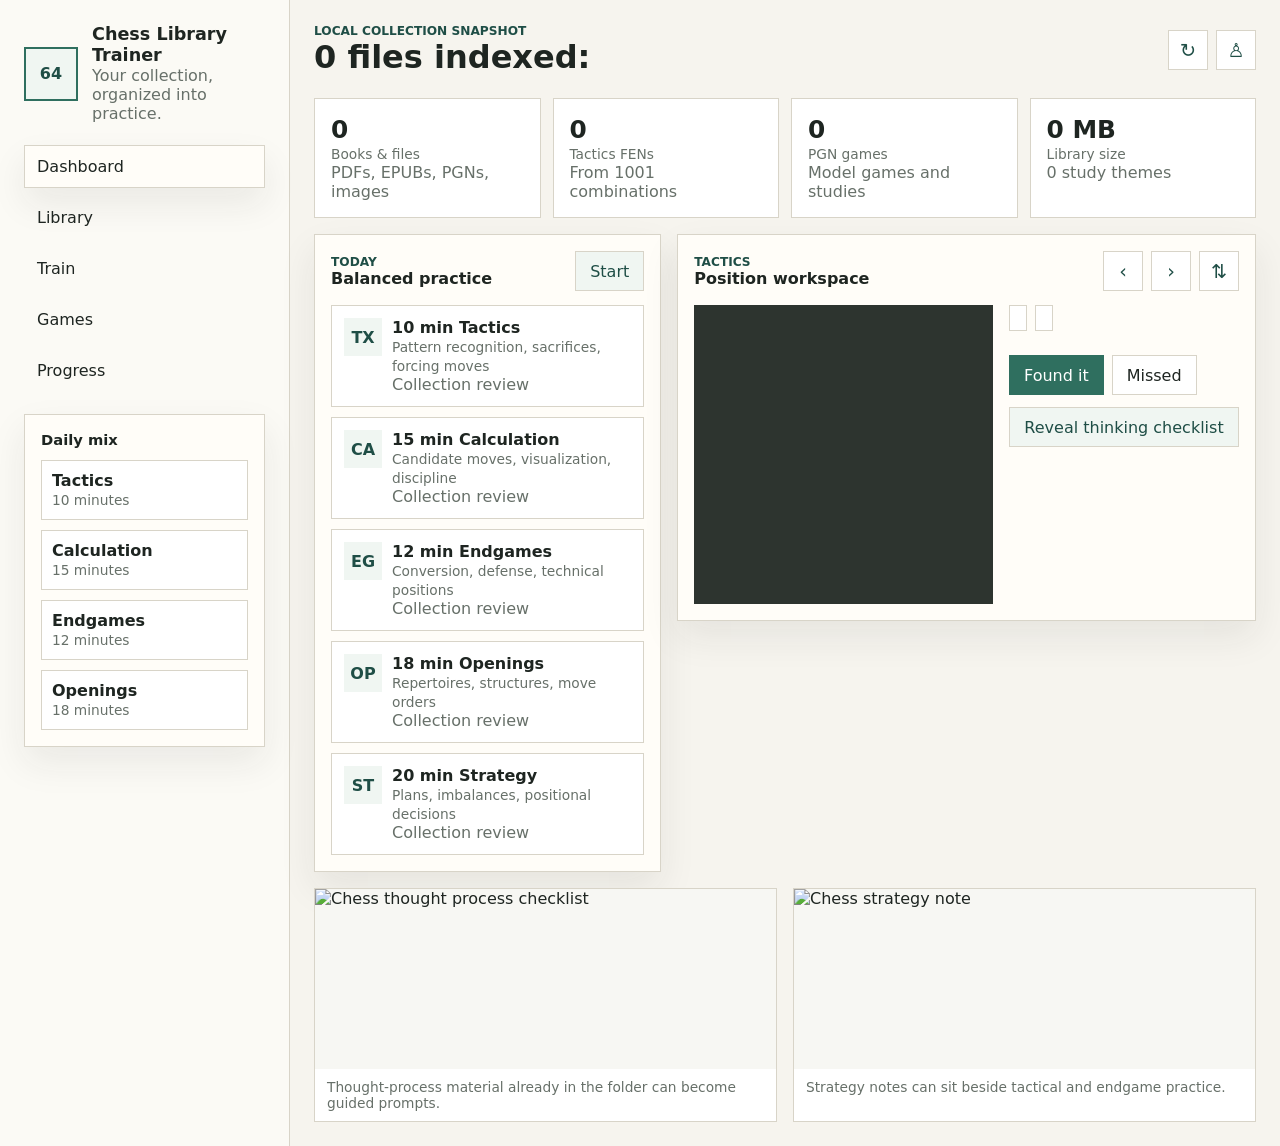
==== index.html @ 074e3f62 "Add files via upload" ====
<!doctype html>
<html lang="en">
  <head>
    <meta charset="utf-8" />
    <meta name="viewport" content="width=device-width, initial-scale=1" />
    <title>Chess Library Trainer</title>
    <link rel="stylesheet" href="./styles.css" />
  </head>
  <body>
    <div class="app-shell">
      <aside class="sidebar">
        <div class="brand-block">
          <div class="brand-mark">64</div>
          <div>
            <h1>Chess Library Trainer</h1>
            <p>Your collection, organized into practice.</p>
          </div>
        </div>

        <nav class="tab-list" aria-label="Main views">
          <button class="tab-button is-active" data-tab="dashboard" aria-pressed="true">Dashboard</button>
          <button class="tab-button" data-tab="library" aria-pressed="false">Library</button>
          <button class="tab-button" data-tab="train" aria-pressed="false">Train</button>
          <button class="tab-button" data-tab="games" aria-pressed="false">Games</button>
          <button class="tab-button" data-tab="progress" aria-pressed="false">Progress</button>
        </nav>

        <section class="sidebar-panel">
          <h2>Daily mix</h2>
          <div id="dailyMixMini" class="mini-list"></div>
        </section>
      </aside>

      <main class="main">
        <section class="topbar">
          <div>
            <p class="eyebrow">Local collection snapshot</p>
            <h2 id="collectionTitle">Training academy</h2>
          </div>
          <div class="topbar-actions">
            <button id="refreshPlanButton" class="icon-button" title="Refresh training mix" aria-label="Refresh training mix">↻</button>
            <button id="resetBoardButton" class="icon-button" title="Reset board" aria-label="Reset board">♙</button>
          </div>
        </section>

        <section id="dashboard" class="view is-active">
          <div class="stat-grid" id="statGrid"></div>

          <div class="workspace-grid">
            <section class="panel training-panel">
              <div class="panel-heading">
                <div>
                  <p class="eyebrow">Today</p>
                  <h3>Balanced practice</h3>
                </div>
                <button class="quiet-button" data-goto="train">Start</button>
              </div>
              <div id="dailyPlan" class="plan-list"></div>
            </section>

            <section class="panel board-panel">
              <div class="panel-heading">
                <div>
                  <p class="eyebrow" id="boardSource">Tactics</p>
                  <h3 id="boardTitle">Position workspace</h3>
                </div>
                <div class="board-tools">
                  <button id="prevPuzzleButton" class="icon-button" title="Previous position" aria-label="Previous position">‹</button>
                  <button id="nextPuzzleButton" class="icon-button" title="Next position" aria-label="Next position">›</button>
                  <button id="flipBoardButton" class="icon-button" title="Flip board" aria-label="Flip board">⇅</button>
                </div>
              </div>
              <div class="board-layout">
                <div id="chessBoard" class="chess-board" aria-label="Chess board"></div>
                <div class="position-card">
                  <div class="position-meta">
                    <span id="sideToMove"></span>
                    <span id="puzzleIndex"></span>
                  </div>
                  <p id="positionPrompt" class="position-prompt"></p>
                  <div class="button-row">
                    <button id="foundButton" class="primary-button">Found it</button>
                    <button id="missedButton" class="secondary-button">Missed</button>
                  </div>
                  <button id="revealButton" class="quiet-button full-width">Reveal thinking checklist</button>
                  <div id="thinkingChecklist" class="checklist is-hidden"></div>
                </div>
              </div>
            </section>
          </div>

          <section class="image-band">
            <figure>
              <img src="../chessthoughtprocesschecklist.png" alt="Chess thought process checklist" />
              <figcaption>Thought-process material already in the folder can become guided prompts.</figcaption>
            </figure>
            <figure>
              <img src="../thinking-chess-strategy-1.png" alt="Chess strategy note" />
              <figcaption>Strategy notes can sit beside tactical and endgame practice.</figcaption>
            </figure>
          </section>
        </section>

        <section id="library" class="view">
          <div class="filter-bar">
            <input id="librarySearch" type="search" placeholder="Search the collection" />
            <select id="themeFilter" aria-label="Theme filter"></select>
            <select id="formatFilter" aria-label="Format filter"></select>
          </div>
          <div id="themeSummary" class="theme-summary"></div>
          <div id="libraryList" class="library-list"></div>
        </section>

        <section id="train" class="view">
          <div class="workspace-grid train-grid">
            <section class="panel">
              <div class="panel-heading">
                <div>
                  <p class="eyebrow">Queue</p>
                  <h3>Training blocks</h3>
                </div>
              </div>
              <div id="trainingBlocks" class="plan-list"></div>
            </section>
            <section class="panel">
              <div class="panel-heading">
                <div>
                  <p class="eyebrow">Tactics bank</p>
                  <h3>1001 sacrifices and combinations</h3>
                </div>
              </div>
              <div class="range-row">
                <label for="puzzleJump">Position</label>
                <input id="puzzleJump" type="range" min="1" value="1" />
                <span id="puzzleJumpValue"></span>
              </div>
              <div class="button-row">
                <button id="randomPuzzleButton" class="primary-button">Random position</button>
                <button id="clearMarksButton" class="secondary-button">Clear marks</button>
              </div>
            </section>
          </div>
        </section>

        <section id="games" class="view">
          <div class="filter-bar">
            <input id="gameSearch" type="search" placeholder="Search players, events, ECO" />
            <select id="gameSourceFilter" aria-label="Game source filter"></select>
          </div>
          <div id="gameList" class="game-list"></div>
        </section>

        <section id="progress" class="view">
          <div id="progressGrid" class="stat-grid"></div>
          <section class="panel">
            <div class="panel-heading">
              <div>
                <p class="eyebrow">Memory</p>
                <h3>Marked positions</h3>
              </div>
            </div>
            <div id="markedPositions" class="library-list compact"></div>
          </section>
        </section>
      </main>
    </div>

    <script src="./data/library-data.js"></script>
    <script src="./app.js"></script>
  </body>
</html>
---- styles.css ----
:root {
  color-scheme: light;
  --bg: #f6f4ee;
  --surface: #fffdf8;
  --surface-strong: #f0f6f2;
  --ink: #1e2521;
  --muted: #677069;
  --line: #d8d4c8;
  --accent: #2f6f5f;
  --accent-strong: #1f4e46;
  --warn: #9a5b2e;
  --danger: #9c3d35;
  --board-light: #eee5d0;
  --board-dark: #6b8f75;
  --shadow: 0 16px 35px rgba(37, 43, 38, 0.08);
}

* {
  box-sizing: border-box;
}

body {
  margin: 0;
  min-height: 100vh;
  background: var(--bg);
  color: var(--ink);
  font-family: Inter, ui-sans-serif, system-ui, -apple-system, BlinkMacSystemFont, "Segoe UI", sans-serif;
}

button,
input,
select {
  font: inherit;
}

button {
  cursor: pointer;
}

.app-shell {
  display: grid;
  grid-template-columns: 290px minmax(0, 1fr);
  min-height: 100vh;
}

.sidebar {
  display: flex;
  flex-direction: column;
  gap: 22px;
  padding: 24px;
  border-right: 1px solid var(--line);
  background: #fbfaf5;
}

.brand-block {
  display: grid;
  grid-template-columns: 54px 1fr;
  gap: 14px;
  align-items: center;
}

.brand-mark {
  display: grid;
  place-items: center;
  width: 54px;
  height: 54px;
  border: 2px solid var(--accent);
  background: var(--surface-strong);
  color: var(--accent-strong);
  font-weight: 800;
}

h1,
h2,
h3,
p {
  margin: 0;
}

h1 {
  font-size: 1.1rem;
  line-height: 1.2;
}

.brand-block p,
.sidebar-panel p,
.muted {
  color: var(--muted);
}

.tab-list {
  display: grid;
  gap: 8px;
}

.tab-button {
  width: 100%;
  padding: 11px 12px;
  border: 1px solid transparent;
  background: transparent;
  color: var(--ink);
  text-align: left;
}

.tab-button.is-active,
.tab-button:hover {
  border-color: var(--line);
  background: var(--surface);
  box-shadow: var(--shadow);
}

.sidebar-panel,
.panel {
  border: 1px solid var(--line);
  background: var(--surface);
  box-shadow: var(--shadow);
}

.sidebar-panel {
  padding: 16px;
}

.sidebar-panel h2 {
  margin-bottom: 12px;
  font-size: 0.92rem;
}

.mini-list,
.plan-list,
.library-list,
.game-list {
  display: grid;
  gap: 10px;
}

.mini-item,
.plan-item,
.book-item,
.game-item,
.theme-pill,
.stat-card {
  border: 1px solid var(--line);
  background: #fff;
}

.mini-item {
  padding: 10px;
}

.mini-item strong,
.plan-item strong,
.book-item strong,
.game-item strong {
  display: block;
}

.mini-item span,
.plan-item span,
.book-item span,
.game-item span {
  color: var(--muted);
  font-size: 0.86rem;
}

.main {
  min-width: 0;
  padding: 24px;
}

.topbar {
  display: flex;
  justify-content: space-between;
  gap: 16px;
  align-items: center;
  margin-bottom: 22px;
}

.topbar h2 {
  font-size: clamp(1.35rem, 3vw, 2rem);
}

.eyebrow {
  color: var(--accent-strong);
  font-size: 0.76rem;
  font-weight: 800;
  letter-spacing: 0;
  text-transform: uppercase;
}

.topbar-actions,
.board-tools,
.button-row {
  display: flex;
  gap: 8px;
  align-items: center;
}

.icon-button {
  display: grid;
  place-items: center;
  width: 40px;
  height: 40px;
  border: 1px solid var(--line);
  background: #fff;
  color: var(--accent-strong);
  font-size: 1.2rem;
}

.primary-button,
.secondary-button,
.quiet-button {
  min-height: 40px;
  border: 1px solid var(--line);
  padding: 0 14px;
}

.primary-button {
  background: var(--accent);
  color: #fff;
  border-color: var(--accent);
}

.secondary-button {
  background: #fff;
  color: var(--ink);
}

.quiet-button {
  background: var(--surface-strong);
  color: var(--accent-strong);
}

.full-width {
  width: 100%;
}

.view {
  display: none;
}

.view.is-active {
  display: block;
}

.stat-grid {
  display: grid;
  grid-template-columns: repeat(4, minmax(0, 1fr));
  gap: 12px;
  margin-bottom: 16px;
}

.stat-card {
  padding: 16px;
}

.stat-card strong {
  display: block;
  font-size: 1.55rem;
}

.stat-card span {
  color: var(--muted);
  font-size: 0.86rem;
}

.workspace-grid {
  display: grid;
  grid-template-columns: minmax(280px, 0.9fr) minmax(420px, 1.5fr);
  gap: 16px;
  align-items: start;
}

.train-grid {
  grid-template-columns: minmax(280px, 1fr) minmax(280px, 1fr);
}

.panel {
  padding: 16px;
}

.panel-heading {
  display: flex;
  justify-content: space-between;
  gap: 14px;
  align-items: center;
  margin-bottom: 14px;
}

.panel-heading h3 {
  font-size: 1rem;
}

.plan-item,
.book-item,
.game-item {
  padding: 12px;
}

.plan-item {
  display: grid;
  grid-template-columns: 38px 1fr;
  gap: 10px;
  align-items: start;
}

.plan-icon {
  display: grid;
  place-items: center;
  width: 38px;
  height: 38px;
  background: var(--surface-strong);
  color: var(--accent-strong);
  font-weight: 800;
}

.board-layout {
  display: grid;
  grid-template-columns: minmax(280px, 460px) minmax(230px, 1fr);
  gap: 16px;
  align-items: start;
}

.chess-board {
  display: grid;
  grid-template-columns: repeat(8, 1fr);
  width: min(100%, 460px);
  aspect-ratio: 1;
  border: 2px solid #2d342f;
  background: #2d342f;
}

.square {
  position: relative;
  display: grid;
  place-items: center;
  aspect-ratio: 1;
  font-size: clamp(1.7rem, 5vw, 3rem);
  user-select: none;
}

.square.light {
  background: var(--board-light);
}

.square.dark {
  background: var(--board-dark);
}

.square.is-selected {
  outline: 4px solid #d2a83d;
  outline-offset: -4px;
}

.coord {
  position: absolute;
  left: 4px;
  bottom: 2px;
  color: rgba(31, 37, 33, 0.55);
  font-size: 0.63rem;
  font-weight: 700;
}

.position-card {
  display: grid;
  gap: 12px;
}

.position-meta {
  display: flex;
  flex-wrap: wrap;
  gap: 8px;
}

.position-meta span,
.tag {
  display: inline-flex;
  align-items: center;
  min-height: 26px;
  padding: 0 8px;
  border: 1px solid var(--line);
  background: #fff;
  color: var(--muted);
  font-size: 0.8rem;
}

.position-prompt {
  line-height: 1.45;
}

.checklist {
  display: grid;
  gap: 8px;
  padding: 12px;
  border: 1px solid var(--line);
  background: var(--surface-strong);
}

.checklist.is-hidden {
  display: none;
}

.checklist label {
  display: flex;
  gap: 8px;
  align-items: flex-start;
}

.image-band {
  display: grid;
  grid-template-columns: repeat(2, minmax(0, 1fr));
  gap: 16px;
  margin-top: 16px;
}

.image-band figure {
  margin: 0;
  border: 1px solid var(--line);
  background: #fff;
}

.image-band img {
  display: block;
  width: 100%;
  height: 180px;
  object-fit: contain;
  background: #f7f7f3;
}

.image-band figcaption {
  padding: 10px 12px;
  color: var(--muted);
  font-size: 0.86rem;
}

.filter-bar {
  display: grid;
  grid-template-columns: minmax(240px, 1fr) 190px 160px;
  gap: 10px;
  margin-bottom: 14px;
}

.filter-bar input,
.filter-bar select,
.range-row input {
  min-height: 42px;
  border: 1px solid var(--line);
  background: #fff;
  color: var(--ink);
  padding: 0 12px;
}

.theme-summary {
  display: flex;
  flex-wrap: wrap;
  gap: 8px;
  margin-bottom: 14px;
}

.theme-pill {
  padding: 8px 10px;
  color: var(--muted);
}

.book-item,
.game-item {
  display: grid;
  gap: 6px;
}

.book-meta,
.game-meta {
  display: flex;
  flex-wrap: wrap;
  gap: 6px;
}

.compact {
  grid-template-columns: repeat(2, minmax(0, 1fr));
}

.game-moves {
  max-height: 110px;
  overflow: auto;
  padding: 10px;
  border: 1px solid var(--line);
  background: #fbfaf5;
  color: #333a35;
  line-height: 1.45;
}

.range-row {
  display: grid;
  grid-template-columns: 80px 1fr 58px;
  gap: 10px;
  align-items: center;
  margin-bottom: 12px;
}

@media (max-width: 1080px) {
  .app-shell {
    grid-template-columns: 1fr;
  }

  .sidebar {
    position: static;
    border-right: 0;
    border-bottom: 1px solid var(--line);
  }

  .tab-list {
    grid-template-columns: repeat(5, minmax(0, 1fr));
  }

  .tab-button {
    text-align: center;
  }

  .workspace-grid,
  .board-layout {
    grid-template-columns: 1fr;
  }
}

@media (max-width: 760px) {
  .main,
  .sidebar {
    padding: 16px;
  }

  .tab-list,
  .stat-grid,
  .filter-bar,
  .image-band,
  .compact {
    grid-template-columns: 1fr;
  }

  .topbar {
    align-items: flex-start;
  }

  .square {
    font-size: clamp(1.35rem, 9vw, 2.5rem);
  }
}
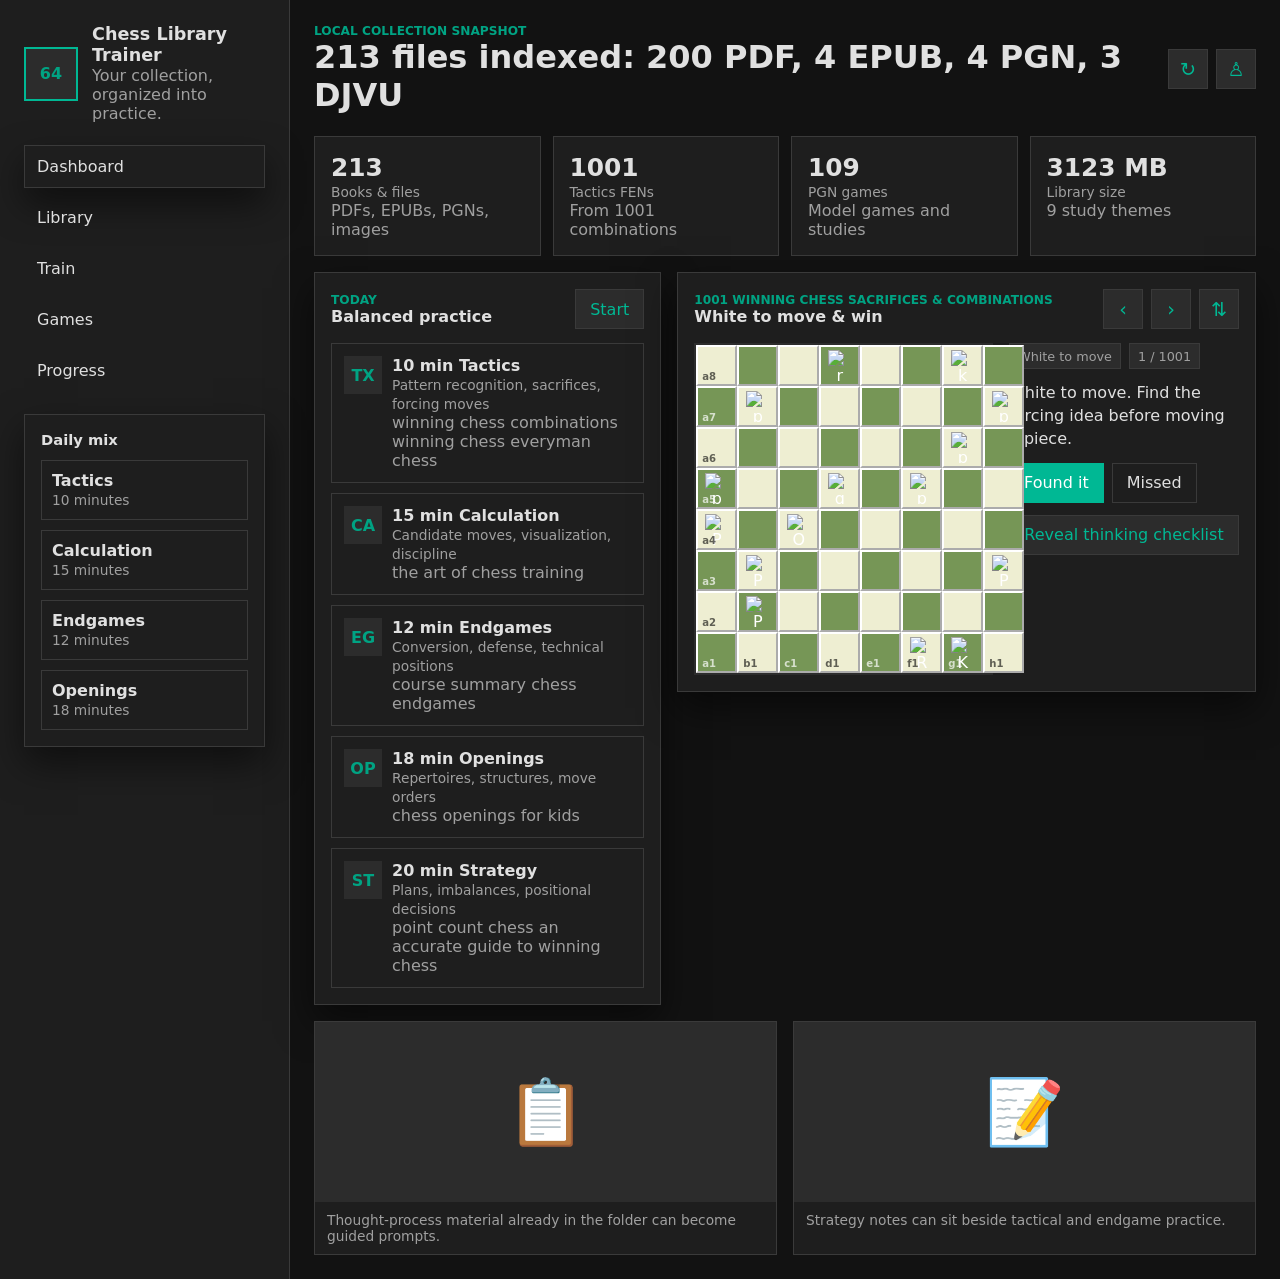
==== commit 867cbcbb: "Initial project setup with core chess training functionality Key features implemented: - Added .giti" ====
--- a/index.html
+++ b/index.html
@@ -91,11 +91,11 @@
 
           <section class="image-band">
             <figure>
-              <img src="../chessthoughtprocesschecklist.png" alt="Chess thought process checklist" />
+              <div class="placeholder-image">📋</div>
               <figcaption>Thought-process material already in the folder can become guided prompts.</figcaption>
             </figure>
             <figure>
-              <img src="../thinking-chess-strategy-1.png" alt="Chess strategy note" />
+              <div class="placeholder-image">📝</div>
               <figcaption>Strategy notes can sit beside tactical and endgame practice.</figcaption>
             </figure>
           </section>
--- a/styles.css
+++ b/styles.css
@@ -1,18 +1,20 @@
 :root {
-  color-scheme: light;
-  --bg: #f6f4ee;
-  --surface: #fffdf8;
-  --surface-strong: #f0f6f2;
-  --ink: #1e2521;
-  --muted: #677069;
-  --line: #d8d4c8;
-  --accent: #2f6f5f;
-  --accent-strong: #1f4e46;
-  --warn: #9a5b2e;
-  --danger: #9c3d35;
-  --board-light: #eee5d0;
-  --board-dark: #6b8f75;
-  --shadow: 0 16px 35px rgba(37, 43, 38, 0.08);
+  color-scheme: dark;
+  --bg: #121212;
+  --surface: #1e1e1e;
+  --surface-strong: #2c2c2c;
+  --ink: #e0e0e0;
+  --muted: #a0a0a0;
+  --line: #3a3a3a;
+  --accent: #00b894;
+  --accent-strong: #00a383;
+  --warn: #fdcb6e;
+  --danger: #ff7675;
+  --success: #55efc4;
+  --board-light: #eeeed2;
+  --board-dark: #769656;
+  --shadow: 0 16px 35px rgba(0, 0, 0, 0.5);
+  --radius: 8px;
 }
 
 * {
@@ -49,7 +51,7 @@
   gap: 22px;
   padding: 24px;
   border-right: 1px solid var(--line);
-  background: #fbfaf5;
+  background: var(--surface);
 }
 
 .brand-block {
@@ -140,7 +142,7 @@
 .theme-pill,
 .stat-card {
   border: 1px solid var(--line);
-  background: #fff;
+  background: var(--surface);
 }
 
 .mini-item {
@@ -201,9 +203,14 @@
   width: 40px;
   height: 40px;
   border: 1px solid var(--line);
-  background: #fff;
-  color: var(--accent-strong);
+  background: var(--surface-strong);
+  color: var(--accent);
   font-size: 1.2rem;
+}
+
+.icon-button:hover {
+  background: var(--accent);
+  color: #fff;
 }
 
 .primary-button,
@@ -220,14 +227,18 @@
   border-color: var(--accent);
 }
 
+.primary-button:hover {
+  background: var(--accent-strong);
+}
+
 .secondary-button {
-  background: #fff;
+  background: var(--surface);
   color: var(--ink);
 }
 
 .quiet-button {
   background: var(--surface-strong);
-  color: var(--accent-strong);
+  color: var(--accent);
 }
 
 .full-width {
@@ -325,8 +336,8 @@
   grid-template-columns: repeat(8, 1fr);
   width: min(100%, 460px);
   aspect-ratio: 1;
-  border: 2px solid #2d342f;
-  background: #2d342f;
+  border: 2px solid var(--bg-tertiary, #2c2c2c);
+  background: var(--bg-tertiary, #2c2c2c);
 }
 
 .square {
@@ -334,8 +345,14 @@
   display: grid;
   place-items: center;
   aspect-ratio: 1;
-  font-size: clamp(1.7rem, 5vw, 3rem);
   user-select: none;
+}
+
+.piece-img {
+  width: 90%;
+  height: 90%;
+  object-fit: contain;
+  pointer-events: none;
 }
 
 .square.light {
@@ -347,7 +364,7 @@
 }
 
 .square.is-selected {
-  outline: 4px solid #d2a83d;
+  outline: 4px solid #ffd700;
   outline-offset: -4px;
 }
 
@@ -355,9 +372,13 @@
   position: absolute;
   left: 4px;
   bottom: 2px;
-  color: rgba(31, 37, 33, 0.55);
+  color: rgba(0, 0, 0, 0.6);
   font-size: 0.63rem;
   font-weight: 700;
+}
+
+.square.dark .coord {
+  color: rgba(255, 255, 255, 0.7);
 }
 
 .position-card {
@@ -378,7 +399,7 @@
   min-height: 26px;
   padding: 0 8px;
   border: 1px solid var(--line);
-  background: #fff;
+  background: var(--surface-strong);
   color: var(--muted);
   font-size: 0.8rem;
 }
@@ -415,7 +436,16 @@
 .image-band figure {
   margin: 0;
   border: 1px solid var(--line);
-  background: #fff;
+  background: var(--surface);
+}
+
+.placeholder-image {
+  display: grid;
+  place-items: center;
+  width: 100%;
+  height: 180px;
+  background: var(--surface-strong);
+  font-size: 4rem;
 }
 
 .image-band img {
@@ -423,7 +453,7 @@
   width: 100%;
   height: 180px;
   object-fit: contain;
-  background: #f7f7f3;
+  background: var(--surface-strong);
 }
 
 .image-band figcaption {
@@ -444,7 +474,7 @@
 .range-row input {
   min-height: 42px;
   border: 1px solid var(--line);
-  background: #fff;
+  background: var(--surface);
   color: var(--ink);
   padding: 0 12px;
 }
@@ -483,8 +513,8 @@
   overflow: auto;
   padding: 10px;
   border: 1px solid var(--line);
-  background: #fbfaf5;
-  color: #333a35;
+  background: var(--surface-strong);
+  color: var(--ink);
   line-height: 1.45;
 }
 
@@ -543,3 +573,21 @@
     font-size: clamp(1.35rem, 9vw, 2.5rem);
   }
 }
+
+/* Possible move indicators */
+.square.possible-move::after {
+  content: '';
+  position: absolute;
+  width: 30%;
+  height: 30%;
+  background-color: rgba(0, 0, 0, 0.2);
+  border-radius: 50%;
+}
+
+.square.dark.possible-move::after {
+  background-color: rgba(255, 255, 255, 0.3);
+}
+
+.square.last-move {
+  background-color: rgba(155, 200, 50, 0.6) !important;
+}
